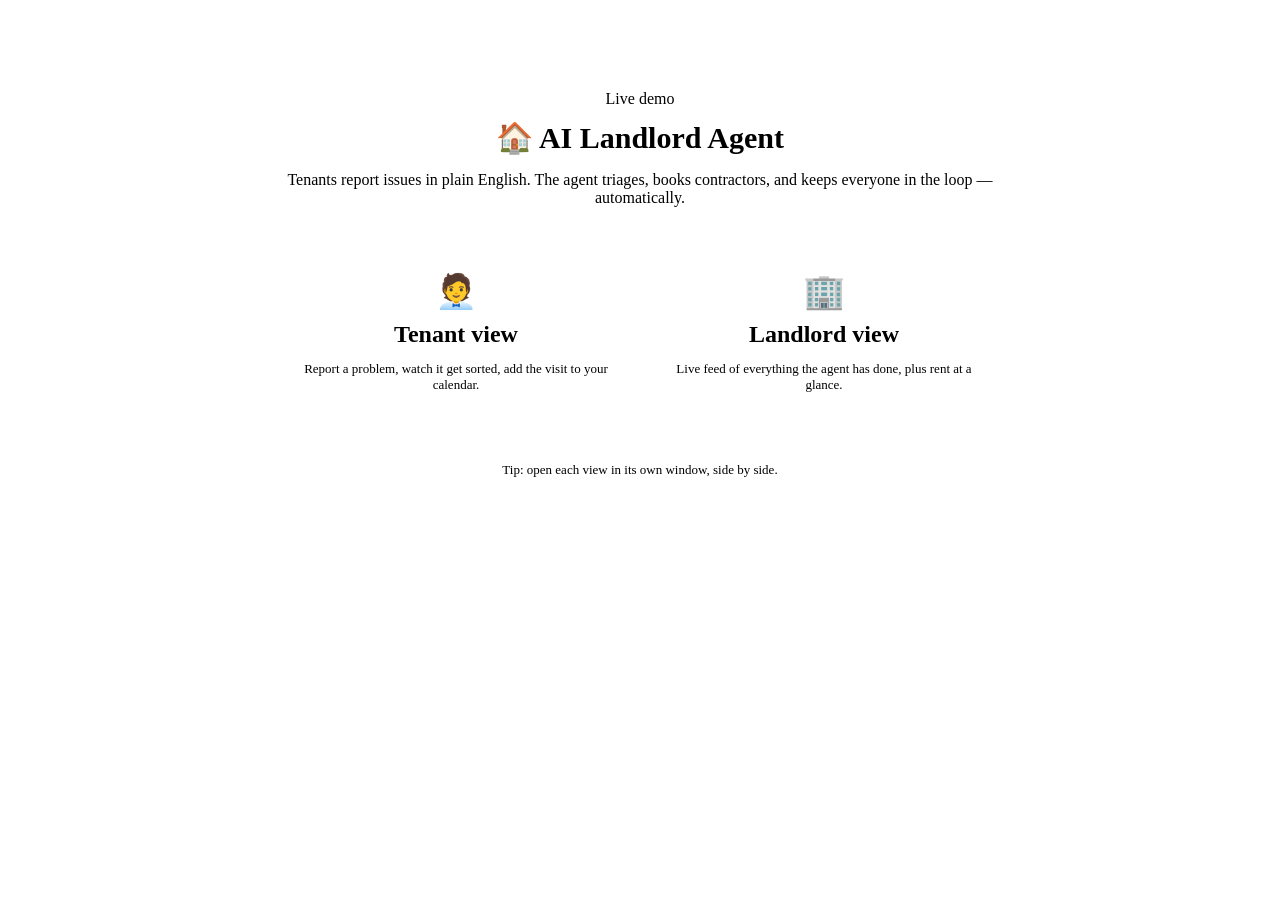
==== app/static/index.html @ a8fa7990 "Split demo into tenant chat + live landlord feed; agent auto-books - /tenant: chat UI — report an is" ====
<!DOCTYPE html>
<html lang="en">
<head>
<meta charset="utf-8">
<meta name="viewport" content="width=device-width, initial-scale=1">
<title>AI Landlord Agent</title>
<link rel="stylesheet" href="/static/style.css">
<style>
  .hero { max-width: 720px; margin: 10vh auto; padding: 0 20px; text-align: center; }
  .hero h1 { font-size: 30px; margin: 12px 0 6px; }
  .hero p { color: var(--dim); }
  .roles { display: grid; grid-template-columns: 1fr 1fr; gap: 16px; margin-top: 36px; }
  .role { display: block; text-decoration: none; color: var(--text); background: var(--panel); border: 1px solid var(--line); border-radius: 14px; padding: 28px 20px; transition: border-color .15s; }
  .role:hover { border-color: var(--accent); }
  .role .icon { font-size: 34px; }
  .role h2 { margin: 10px 0 4px; }
  .role p { font-size: 13px; }
  @media (max-width: 600px) { .roles { grid-template-columns: 1fr; } }
</style>
</head>
<body>
<div class="hero">
  <span class="badge">Live demo</span>
  <h1>🏠 AI Landlord Agent</h1>
  <p>Tenants report issues in plain English. The agent triages, books contractors, and keeps everyone in the loop — automatically.</p>
  <div class="roles">
    <a class="role" href="/tenant">
      <div class="icon">🧑‍💼</div>
      <h2>Tenant view</h2>
      <p>Report a problem, watch it get sorted, add the visit to your calendar.</p>
    </a>
    <a class="role" href="/landlord">
      <div class="icon">🏢</div>
      <h2>Landlord view</h2>
      <p>Live feed of everything the agent has done, plus rent at a glance.</p>
    </a>
  </div>
  <p style="margin-top:28px;font-size:13px">Tip: open each view in its own window, side by side.</p>
</div>
</body>
</html>
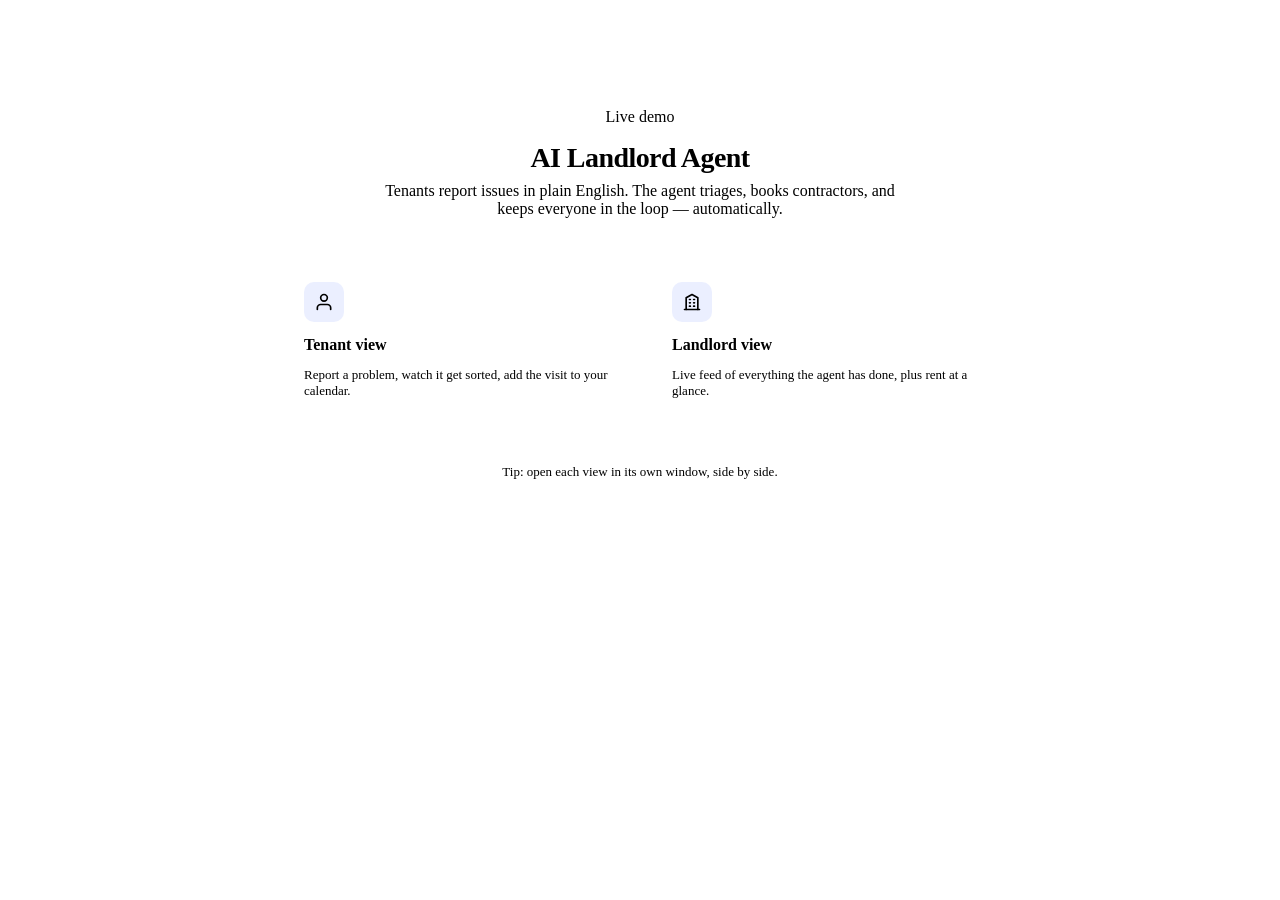
==== commit 25938600: "Polish UI: replace emoji icons with SVG, refine typography and colors Co-Authored-By: Claude Fable 5" ====
--- a/app/static/index.html
+++ b/app/static/index.html
@@ -6,36 +6,36 @@
 <title>AI Landlord Agent</title>
 <link rel="stylesheet" href="/static/style.css">
 <style>
-  .hero { max-width: 720px; margin: 10vh auto; padding: 0 20px; text-align: center; }
-  .hero h1 { font-size: 30px; margin: 12px 0 6px; }
-  .hero p { color: var(--dim); }
-  .roles { display: grid; grid-template-columns: 1fr 1fr; gap: 16px; margin-top: 36px; }
-  .role { display: block; text-decoration: none; color: var(--text); background: var(--panel); border: 1px solid var(--line); border-radius: 14px; padding: 28px 20px; transition: border-color .15s; }
+  .hero { max-width: 720px; margin: 12vh auto; padding: 0 20px; text-align: center; }
+  .hero h1 { font-size: 28px; font-weight: 650; letter-spacing: -0.02em; margin: 16px 0 8px; }
+  .hero > p { color: var(--dim); max-width: 520px; margin: 0 auto; }
+  .roles { display: grid; grid-template-columns: 1fr 1fr; gap: 16px; margin-top: 40px; text-align: left; }
+  .role { display: block; text-decoration: none; color: var(--text); background: var(--panel); border: 1px solid var(--line); border-radius: 14px; padding: 24px; transition: border-color .15s; }
   .role:hover { border-color: var(--accent); }
-  .role .icon { font-size: 34px; }
-  .role h2 { margin: 10px 0 4px; }
-  .role p { font-size: 13px; }
+  .role .icon { display: flex; align-items: center; justify-content: center; width: 40px; height: 40px; border-radius: 10px; background: rgba(91, 124, 250, 0.12); color: var(--accent); }
+  .role h2 { font-size: 16px; margin: 14px 0 4px; }
+  .role p { font-size: 13px; color: var(--dim); }
   @media (max-width: 600px) { .roles { grid-template-columns: 1fr; } }
 </style>
 </head>
 <body>
 <div class="hero">
   <span class="badge">Live demo</span>
-  <h1>🏠 AI Landlord Agent</h1>
+  <h1>AI Landlord Agent</h1>
   <p>Tenants report issues in plain English. The agent triages, books contractors, and keeps everyone in the loop — automatically.</p>
   <div class="roles">
     <a class="role" href="/tenant">
-      <div class="icon">🧑‍💼</div>
+      <div class="icon"><svg width="20" height="20" viewBox="0 0 24 24" fill="none" stroke="currentColor" stroke-width="2" stroke-linecap="round" stroke-linejoin="round"><path d="M20 21v-2a4 4 0 0 0-4-4H8a4 4 0 0 0-4 4v2"/><circle cx="12" cy="7" r="4"/></svg></div>
       <h2>Tenant view</h2>
       <p>Report a problem, watch it get sorted, add the visit to your calendar.</p>
     </a>
     <a class="role" href="/landlord">
-      <div class="icon">🏢</div>
+      <div class="icon"><svg width="20" height="20" viewBox="0 0 24 24" fill="none" stroke="currentColor" stroke-width="2" stroke-linecap="round" stroke-linejoin="round"><path d="M3 21h18"/><path d="M5 21V7l7-4 7 4v14"/><path d="M9 9h1m4 0h1M9 13h1m4 0h1M9 17h1m4 0h1"/></svg></div>
       <h2>Landlord view</h2>
       <p>Live feed of everything the agent has done, plus rent at a glance.</p>
     </a>
   </div>
-  <p style="margin-top:28px;font-size:13px">Tip: open each view in its own window, side by side.</p>
+  <p style="margin-top:28px;font-size:13px;color:var(--dim)">Tip: open each view in its own window, side by side.</p>
 </div>
 </body>
 </html>
